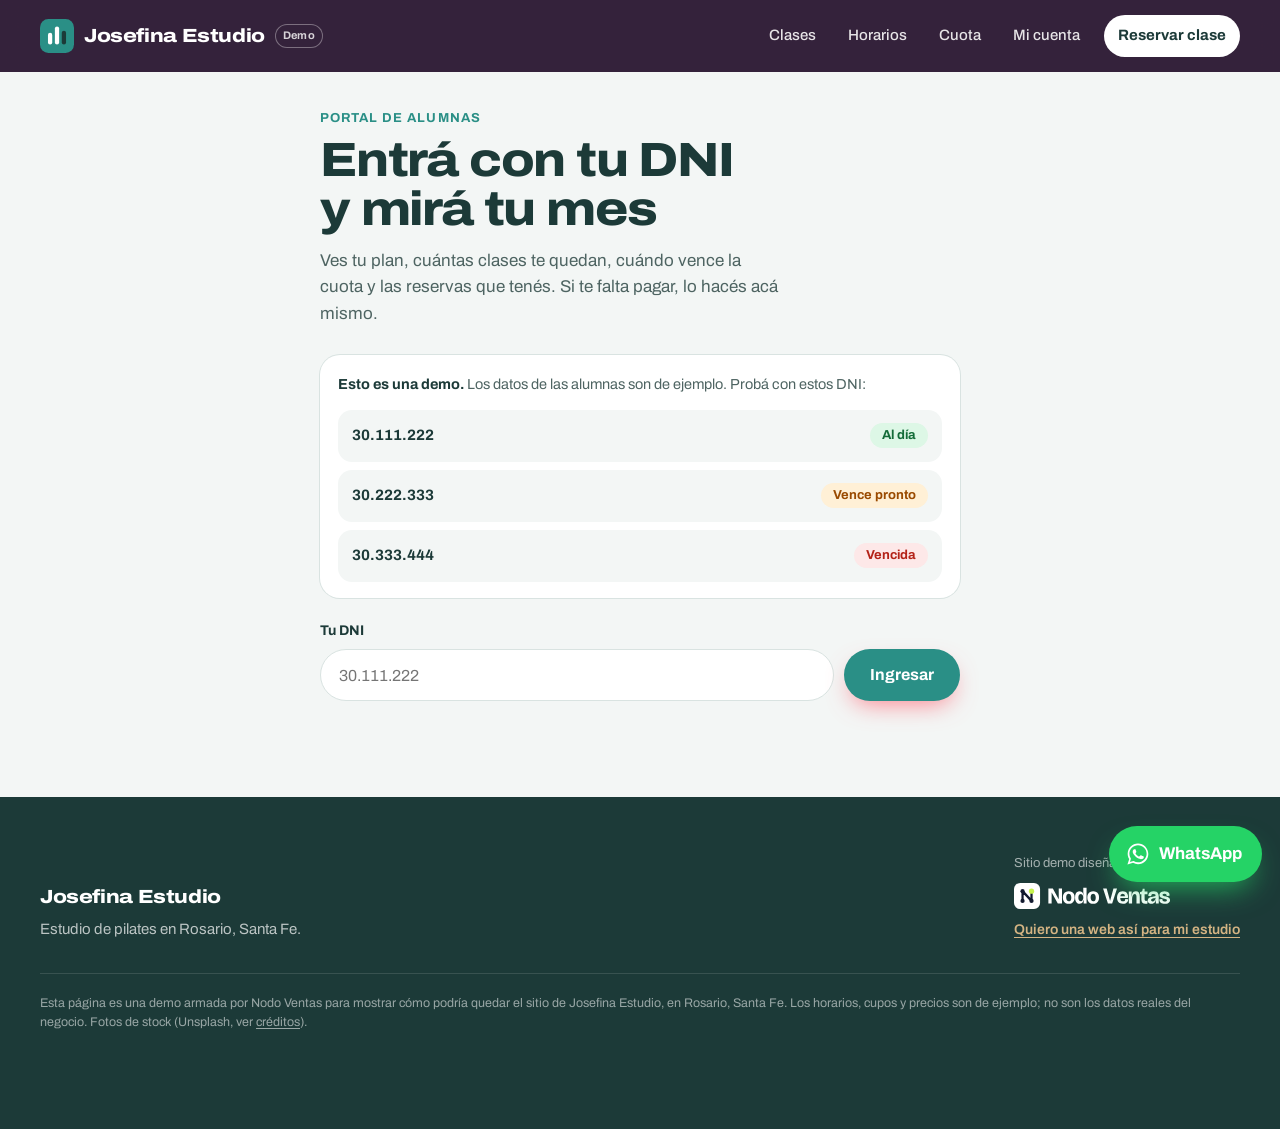
==== mi-cuenta/index.html @ 0dfffba2 "Demo personalizada de Nodo Ventas: demo-josefina-estudio-rosario" ====
<!DOCTYPE html>
<html lang="es-AR">
<head>
  <meta charset="utf-8">
  <meta name="viewport" content="width=device-width, initial-scale=1, viewport-fit=cover">
  <title>Portal de alumnas · Josefina Estudio</title>
  <meta name="description" content="Entrá con tu DNI y mirá tu plan, cuántas clases te quedan, cuándo vence la cuota y tus reservas. Sitio demo creado por Nodo Ventas.">
  <meta name="robots" content="noindex, nofollow">
  <meta name="theme-color" content="#1C3A38">
  <link rel="icon" href="../favicon.svg" type="image/svg+xml">
  <link rel="preconnect" href="https://fonts.googleapis.com">
  <link rel="preconnect" href="https://fonts.gstatic.com" crossorigin>
  <link href="https://fonts.googleapis.com/css2?family=Archivo:wdth,wght@62..125,400..900&display=swap" rel="stylesheet">
  <link rel="stylesheet" href="../styles.css">
  <link rel="stylesheet" href="portal.css">
</head>
<body class="subpage">
  <a class="skip" href="#contenido">Saltar al contenido</a>

  <header class="site-header solid" id="top">
    <div class="wrap header-inner">
      <a class="brand" href="../" aria-label="Josefina Estudio, inicio">
        <svg class="brand-mark" viewBox="0 0 64 64" aria-hidden="true"><rect width="64" height="64" rx="16" fill="#2A8F86"/><rect x="15" y="26" width="8" height="22" rx="4" fill="#fff"/><rect x="28" y="14" width="8" height="34" rx="4" fill="#fff"/><rect x="41" y="22" width="8" height="26" rx="4" fill="#1C3A38"/></svg>
        <span class="brand-name">Josefina Estudio</span>
      </a>
      <a class="demo-tag" href="../oferta/" title="Sitio demo hecho por Nodo Ventas">Demo</a>
      <button class="menu-btn" type="button" aria-expanded="false" aria-controls="nav" aria-label="Abrir menú"><span></span><span></span></button>
      <nav class="nav" id="nav">
        <a href="../#clases">Clases</a>
        <a href="../#horarios">Horarios</a>
        <a href="../#cuota">Cuota</a>
        <a href="./" aria-current="page">Mi cuenta</a>
        <a class="nav-cta" href="../#horarios">Reservar clase</a>
      </nav>
    </div>
  </header>

  <main id="contenido" class="portal">
    <div class="wrap portal-wrap">
      <p class="portal-kicker">Portal de alumnas</p>
      <h1>Entrá con tu DNI y mirá tu mes</h1>
      <p class="portal-lead">Ves tu plan, cuántas clases te quedan, cuándo vence la cuota y las reservas que tenés. Si te falta pagar, lo hacés acá mismo.</p>

      <aside class="demo-banner" aria-label="Datos de la demo">
        <p><strong>Esto es una demo.</strong> Los datos de las alumnas son de ejemplo. Probá con estos DNI:</p>
        <div class="dni-hints">
          <button type="button" class="hint" data-dni="30111222">30.111.222 <span class="badge badge-ok">Al día</span></button>
          <button type="button" class="hint" data-dni="30222333">30.222.333 <span class="badge badge-pend">Vence pronto</span></button>
          <button type="button" class="hint" data-dni="30333444">30.333.444 <span class="badge badge-late">Vencida</span></button>
        </div>
      </aside>

      <form id="login-form" class="dni-form">
        <label for="dni">Tu DNI</label>
        <div class="dni-row">
          <input id="dni" name="dni" inputmode="numeric" autocomplete="off" required placeholder="30.111.222" aria-describedby="dni-error">
          <button class="btn btn-coral" type="submit">Ingresar</button>
        </div>
        <p class="form-error" id="dni-error" hidden>No encontramos ese DNI. En la demo usá uno de los tres de arriba.</p>
      </form>

      <section id="account-panel" class="account portal-account" hidden aria-live="polite"></section>
    </div>
  </main>

  <footer class="site-footer">
    <div class="wrap footer-grid">
      <div class="footer-brand">
        <span class="brand-name">Josefina Estudio</span>
        <p>Estudio de pilates en Rosario, Santa Fe.</p>
      </div>
      <div class="made-by">
        <span>Sitio demo diseñado por</span>
        <a href="../oferta/" aria-label="Nodo Ventas, ver la oferta"><img src="../img/nodo/nodo-ventas-logo-blanco.svg" alt="Nodo Ventas" width="150" height="25"></a>
        <a class="made-link" href="../oferta/">Quiero una web así para mi estudio</a>
      </div>
    </div>
    <p class="wrap legal">Esta página es una demo armada por Nodo Ventas para mostrar cómo podría quedar el sitio de Josefina Estudio, en Rosario, Santa Fe. Los horarios, cupos y precios son de ejemplo; no son los datos reales del negocio. Fotos de stock (Unsplash, ver <a href="../CREDITS.md">créditos</a>).</p>
  </footer>

  <a class="wa-float" href="https://wa.me/5491100000000?text=Hola%21%20Quiero%20reservar%20una%20clase%20de%20prueba" target="_blank" rel="noopener" aria-label="Escribir por WhatsApp">
    <svg viewBox="0 0 32 32" aria-hidden="true"><path fill="currentColor" d="M16 3C9 3 3.3 8.6 3.3 15.6c0 2.4.7 4.7 1.9 6.7L3 29l6.9-2.1c1.9 1 4 1.6 6.1 1.6 7 0 12.7-5.6 12.7-12.6S23 3 16 3zm0 23.2c-1.9 0-3.8-.5-5.4-1.5l-.4-.2-4.1 1.2 1.2-4-.3-.4a10.4 10.4 0 0 1-1.6-5.6C5.4 9.9 10.1 5.3 16 5.3s10.6 4.6 10.6 10.3S21.9 26.2 16 26.2zm5.8-7.7c-.3-.2-1.9-.9-2.2-1-.3-.1-.5-.2-.7.2-.2.3-.8 1-1 1.2-.2.2-.4.2-.7.1-.3-.2-1.3-.5-2.5-1.6-.9-.8-1.6-1.8-1.7-2.1-.2-.3 0-.5.1-.6l.5-.6c.2-.2.2-.3.3-.6.1-.2 0-.4 0-.6l-1-2.4c-.3-.6-.5-.5-.7-.5h-.6c-.2 0-.6.1-.9.4-.3.3-1.2 1.1-1.2 2.7s1.2 3.2 1.4 3.4c.2.2 2.4 3.6 5.8 5 2.9 1.1 3.4.9 4 .8.6-.1 1.9-.8 2.2-1.5.3-.8.3-1.4.2-1.5-.1-.2-.3-.3-.6-.4z"/></svg>
    <span>WhatsApp</span>
  </a>

  <div class="modal" id="modal-pago" hidden>
    <div class="sheet" role="dialog" aria-modal="true" aria-labelledby="pago-titulo">
      <button class="sheet-x" type="button" data-close aria-label="Cerrar">×</button>
      <div id="pago-form">
        <h2 id="pago-titulo">Cuota de noviembre</h2>
        <p class="pay-amount">$18.000</p>
        <p class="class-resume" id="pago-resumen">Plan 8 clases · Josefina Estudio</p>
        <fieldset class="pay-methods">
          <legend>Medio de pago</legend>
          <label><input type="radio" name="pm" checked> Dinero en cuenta de Mercado Pago</label>
          <label><input type="radio" name="pm"> Tarjeta de débito o crédito</label>
        </fieldset>
        <button class="btn btn-mp btn-block" type="button" id="btn-pagar">Pagar $18.000</button>
        <p class="fine-print">Simulación de demo: no se abre un checkout real ni se cobra nada.</p>
      </div>
      <div id="pago-ok" hidden>
        <div class="ok-head">
          <span class="ok-check" aria-hidden="true"><svg viewBox="0 0 24 24"><path d="M5 12.5l4.2 4.2L19 7" fill="none" stroke="currentColor" stroke-width="2.6" stroke-linecap="round" stroke-linejoin="round"/></svg></span>
          <div><h2>Pago aprobado</h2><p class="class-resume">La cuota quedó acreditada en tu cuenta.</p></div>
        </div>
        <button class="btn btn-ink btn-block" type="button" data-close>Volver</button>
      </div>
    </div>
  </div>

  <script src="portal.js"></script>
</body>
</html>
---- styles.css ----
:root {
  --plum: #1C3A38;
  --plum-2: #254C49;
  --coral: #2A8F86;
  --coral-ink: #1F726B;
  --amber: #D4B483;
  --paper: #FFFFFF;
  --mist: #F3F6F5;
  --ink: #1C3A38;
  --ink-soft: #4E6462;
  --line: #D9E3E1;
  --mp: #009EE3;
  --wa: #25D366;
  --font: "Archivo", "Helvetica Neue", Arial, sans-serif;
  --max: 1200px;
  --ease: cubic-bezier(.16, 1, .3, 1);
}
*, *::before, *::after { box-sizing: border-box; }
html { scroll-behavior: smooth; -webkit-text-size-adjust: 100%; }
@media (prefers-reduced-motion: reduce) { html { scroll-behavior: auto; } *, *::before, *::after { animation: none !important; transition: none !important; } }
body { margin: 0; background: var(--paper); color: var(--ink); font-family: var(--font); font-size: 17px; line-height: 1.55; -webkit-font-smoothing: antialiased; font-variation-settings: "wdth" 100; }
::selection { background: var(--coral); color: #fff; }
img { max-width: 100%; display: block; }
a { color: inherit; text-underline-offset: .18em; }
button, input { font: inherit; color: inherit; }
button { cursor: pointer; }
:focus-visible { outline: 3px solid var(--amber); outline-offset: 3px; border-radius: 6px; }
h1, h2, h3 { margin: 0; line-height: 1.02; letter-spacing: -0.025em; font-weight: 800; font-stretch: 112%; font-variation-settings: "wdth" 112; text-wrap: balance; }
p { margin: 0; }
.wrap { width: min(var(--max), calc(100% - 40px)); margin-inline: auto; }
.skip { position: absolute; left: 12px; top: -48px; z-index: 100; background: var(--amber); color: var(--ink); padding: 8px 12px; border-radius: 8px; }
.skip:focus { top: 12px; }

/* header */
.site-header { position: fixed; inset: 0 0 auto; z-index: 40; color: #fff; transition: background .4s var(--ease), box-shadow .4s var(--ease); }
.site-header.solid { background: rgba(36, 16, 43, .92); backdrop-filter: saturate(1.4) blur(14px); box-shadow: 0 1px 0 rgba(255,255,255,.08); }
.header-inner { display: flex; align-items: center; justify-content: space-between; min-height: 72px; gap: 16px; }
.brand { display: inline-flex; align-items: center; gap: 10px; text-decoration: none; }
.brand-mark { width: 34px; height: 34px; }
.brand-name { font-weight: 800; font-size: 19px; letter-spacing: -0.02em; font-variation-settings: "wdth" 118; }
.nav { display: flex; align-items: center; gap: 4px; }
.nav a { text-decoration: none; font-size: 15px; font-weight: 500; padding: 9px 14px; border-radius: 999px; opacity: .88; transition: background .2s, opacity .2s; }
.nav a:hover { opacity: 1; background: rgba(255,255,255,.1); }
.nav .nav-cta { background: #fff; color: var(--plum); font-weight: 700; opacity: 1; margin-left: 6px; }
.nav .nav-cta:hover { background: var(--amber); }
.menu-btn { display: none; width: 44px; height: 44px; border: 0; border-radius: 12px; background: rgba(255,255,255,.12); position: relative; }
.menu-btn span { position: absolute; left: 13px; right: 13px; height: 2px; background: #fff; border-radius: 2px; transition: transform .3s var(--ease); }
.menu-btn span:first-child { top: 17px; } .menu-btn span:last-child { top: 25px; }
.menu-btn[aria-expanded="true"] span:first-child { transform: translateY(4px) rotate(45deg); }
.menu-btn[aria-expanded="true"] span:last-child { transform: translateY(-4px) rotate(-45deg); }
@media (max-width: 860px) {
  .menu-btn { display: block; }
  .nav { position: absolute; top: 72px; left: 12px; right: 12px; flex-direction: column; align-items: stretch; padding: 10px; border-radius: 18px; background: var(--plum); box-shadow: 0 24px 48px rgba(0,0,0,.35); opacity: 0; transform: translateY(-8px); pointer-events: none; transition: opacity .25s var(--ease), transform .25s var(--ease); }
  .nav.open { opacity: 1; transform: none; pointer-events: auto; }
  .nav a { padding: 14px 16px; font-size: 17px; }
  .nav .nav-cta { margin: 6px 0 0; text-align: center; }
}

/* buttons */
.btn { display: inline-flex; align-items: center; justify-content: center; gap: 8px; min-height: 52px; padding: 0 26px; border-radius: 999px; border: 0; font-weight: 700; font-size: 16px; text-decoration: none; transition: transform .2s var(--ease), background .2s, box-shadow .2s; }
.btn:active { transform: scale(.97); }
.btn-coral { background: var(--coral); color: #fff; box-shadow: 0 10px 24px -8px rgba(255,77,94,.7); }
.btn-coral:hover { background: var(--coral-ink); }
.btn-glass { background: rgba(255,255,255,.14); color: #fff; backdrop-filter: blur(8px); box-shadow: inset 0 0 0 1px rgba(255,255,255,.35); }
.btn-glass:hover { background: rgba(255,255,255,.24); }
.btn-ink { background: var(--plum); color: #fff; }
.btn-ink:hover { background: var(--plum-2); }
.btn-mp { background: var(--mp); color: #fff; }
.btn-mp:hover { background: #0088c4; }
.btn-ghost { background: transparent; box-shadow: inset 0 0 0 1.5px var(--line); color: var(--ink); }
.btn-block { width: 100%; }
.btn[disabled] { opacity: .45; cursor: not-allowed; box-shadow: none; }

/* hero */
.hero { position: relative; min-height: 100svh; display: flex; align-items: flex-end; color: #fff; overflow: hidden; background: var(--plum); }
.hero-img { position: absolute; inset: 0; width: 100%; height: 100%; object-fit: cover; object-position: 62% 30%; transform: scale(1.06); animation: settle 1.8s var(--ease) forwards; }
.hero-shade { position: absolute; inset: 0; background: linear-gradient(180deg, rgba(28, 58, 56,.55) 0%, rgba(28, 58, 56,0) 28%, rgba(28, 58, 56,.2) 50%, rgba(28, 58, 56,.94) 100%), linear-gradient(90deg, rgba(28, 58, 56,.7) 0%, rgba(28, 58, 56,0) 65%); }
.hero-inner { position: relative; padding: 96px 0 64px; display: grid; grid-template-columns: 1.15fr minmax(260px, 360px); gap: 40px; align-items: end; width: 100%; }
.hero-video { width: min(100%, 360px); aspect-ratio: 9 / 16; justify-self: end; border-radius: 22px; overflow: hidden; background: #000; box-shadow: 0 28px 60px -18px rgba(0,0,0,.7), 0 0 0 1px rgba(255,255,255,.14); }
.hero-video video { width: 100%; height: 100%; display: block; object-fit: contain; background: #000; }
.hero-copy { min-width: 0; }
.hero-title { font-size: clamp(50px, 9vw, 124px); line-height: .9; letter-spacing: -0.035em; font-weight: 900; font-variation-settings: "wdth" 125; max-width: 11ch; }
.hero-title span { display: inline-block; opacity: 0; transform: translateY(.35em); animation: rise .9s var(--ease) forwards; }
.hero-title span:nth-child(2) { animation-delay: .12s; }
.hero-title span:nth-child(3) { animation-delay: .24s; color: var(--amber); }
.hero-lead { max-width: 46ch; margin-top: 26px; font-size: clamp(17px, 1.6vw, 20px); color: rgba(255,255,255,.86); }
.hero-actions { display: flex; flex-wrap: wrap; gap: 12px; margin-top: 30px; }
.hero-meta { display: flex; align-items: center; gap: 10px; margin-top: 28px; font-size: 14px; color: rgba(255,255,255,.75); }
.live-dot { width: 9px; height: 9px; border-radius: 50%; background: #3BE07A; box-shadow: 0 0 0 0 rgba(59,224,122,.6); animation: pulse 2s infinite; }
@keyframes settle { to { transform: scale(1); } }
@keyframes rise { to { opacity: 1; transform: none; } }
@keyframes pulse { 70% { box-shadow: 0 0 0 10px rgba(59,224,122,0); } 100% { box-shadow: 0 0 0 0 rgba(59,224,122,0); } }

/* sections */
section { scroll-margin-top: 72px; }
.section-head { display: grid; grid-template-columns: 1.1fr 1fr; gap: 24px 64px; align-items: end; margin-bottom: 40px; }
.section-head h2 { font-size: clamp(36px, 5vw, 64px); }
.section-head p { color: var(--ink-soft); max-width: 48ch; }
@media (max-width: 860px) { .section-head { grid-template-columns: 1fr; margin-bottom: 28px; } }

.clases { padding: 104px 0 88px; }
.rail { display: grid; grid-auto-flow: column; grid-auto-columns: minmax(280px, 31%); gap: 18px; overflow-x: auto; scroll-snap-type: x mandatory; padding: 4px max(20px, calc((100% - var(--max)) / 2)) 24px; scroll-padding-inline: max(20px, calc((100% - var(--max)) / 2)); scrollbar-width: thin; scrollbar-color: var(--coral) var(--mist); }
.rail::-webkit-scrollbar { height: 6px; } .rail::-webkit-scrollbar-thumb { background: var(--coral); border-radius: 6px; } .rail::-webkit-scrollbar-track { background: var(--mist); }
@media (max-width: 860px) { .rail { grid-auto-columns: 78%; } }
.class-tile { position: relative; scroll-snap-align: start; border-radius: 22px; overflow: hidden; aspect-ratio: 4 / 5; background: var(--plum); color: #fff; isolation: isolate; }
.class-tile img { position: absolute; inset: 0; width: 100%; height: 100%; object-fit: cover; transition: transform .8s var(--ease); z-index: -1; }
.class-tile::after { content: ""; position: absolute; inset: 0; z-index: -1; background: linear-gradient(180deg, rgba(28, 58, 56,0) 40%, rgba(28, 58, 56,.92) 100%); }
.class-tile:hover img { transform: scale(1.05); }
.tile-copy { position: absolute; inset: auto 0 0; padding: 22px; }
.tile-copy h3 { font-size: 28px; }
.tile-copy p { margin-top: 6px; color: rgba(255,255,255,.85); font-size: 15px; }
.tile-meta { display: inline-block; margin-top: 12px; font-size: 13px; font-weight: 600; color: var(--amber); }

/* horarios */
.horarios { padding: 96px 0; background: var(--mist); }
.days { display: flex; gap: 8px; overflow-x: auto; padding-bottom: 6px; margin-bottom: 22px; scrollbar-width: none; }
.days::-webkit-scrollbar { display: none; }
.day { flex: 0 0 auto; min-width: 82px; padding: 12px 16px; border-radius: 16px; border: 0; background: #fff; color: var(--ink); text-align: left; box-shadow: inset 0 0 0 1px var(--line); transition: background .2s, color .2s; }
.day b { display: block; font-size: 17px; }
.day small { color: var(--ink-soft); font-size: 13px; }
.day[aria-selected="true"] { background: var(--plum); color: #fff; box-shadow: none; }
.day[aria-selected="true"] small { color: rgba(255,255,255,.7); }
.schedule { display: grid; gap: 12px; }
.slot { display: grid; grid-template-columns: 76px 96px 1fr auto; align-items: center; gap: 20px; padding: 14px 16px 14px 20px; border-radius: 20px; background: #fff; box-shadow: 0 1px 2px rgba(28, 58, 56,.06); animation: rise .5s var(--ease) both; opacity: 0; transform: translateY(8px); }
.slot:nth-child(2) { animation-delay: .05s; } .slot:nth-child(3) { animation-delay: .1s; }
.slot-time { font-size: 24px; font-weight: 800; font-variant-numeric: tabular-nums; letter-spacing: -0.02em; }
.slot-time small { display: block; font-size: 13px; font-weight: 500; color: var(--ink-soft); }
.slot img { width: 96px; height: 72px; object-fit: cover; border-radius: 12px; }
.slot h3 { font-size: 20px; letter-spacing: -0.015em; font-variation-settings: "wdth" 105; }
.slot-sub { color: var(--ink-soft); font-size: 14px; margin-top: 2px; }
.spots { display: flex; align-items: center; gap: 10px; margin-top: 8px; font-size: 13px; font-weight: 600; }
.bar { width: 110px; height: 6px; border-radius: 6px; background: var(--line); overflow: hidden; }
.bar i { display: block; height: 100%; background: var(--coral); border-radius: 6px; }
.spots.ok { color: #1F8A4C; } .spots.ok .bar i { background: #2EB866; }
.spots.warn { color: #C2410C; } .spots.warn .bar i { background: var(--amber); }
.spots.full { color: var(--ink-soft); }
.slot .btn { min-height: 46px; padding: 0 20px; font-size: 15px; }
@media (max-width: 720px) {
  .slot { grid-template-columns: 64px 1fr; grid-template-areas: "time info" "btn btn"; gap: 12px 14px; padding: 16px; }
  .slot img { display: none; }
  .slot-time { grid-area: time; font-size: 21px; }
  .slot-info { grid-area: info; }
  .slot .btn { grid-area: btn; width: 100%; }
}

/* cuota */
.cuota { padding: 112px 0; }
.cuota-grid { display: grid; grid-template-columns: 1fr minmax(320px, 440px); gap: 64px; align-items: center; }
.cuota-copy h2, .avisos-copy h2 { font-size: clamp(36px, 5vw, 60px); }
.cuota-copy > p, .avisos-copy > p { margin-top: 18px; color: var(--ink-soft); max-width: 46ch; }
.ticks { list-style: none; padding: 0; margin: 26px 0 0; display: grid; gap: 12px; }
.ticks li { display: flex; gap: 12px; align-items: flex-start; font-weight: 500; }
.ticks li::before { content: ""; flex: 0 0 22px; height: 22px; border-radius: 50%; background: var(--coral) url("data:image/svg+xml,%3Csvg xmlns='http://www.w3.org/2000/svg' viewBox='0 0 24 24'%3E%3Cpath d='M6 12.5l4 4L18 8' fill='none' stroke='white' stroke-width='3' stroke-linecap='round' stroke-linejoin='round'/%3E%3C/svg%3E") center/14px no-repeat; margin-top: 1px; }
.account { background: #fff; border-radius: 28px; padding: 26px; box-shadow: 0 30px 60px -24px rgba(28, 58, 56,.35), 0 0 0 1px var(--line); }
.account-head { display: flex; gap: 14px; align-items: center; padding-bottom: 18px; border-bottom: 1px solid var(--line); }
.account-head strong { display: block; font-size: 18px; } .account-head span { color: var(--ink-soft); font-size: 14px; }
.avatar { width: 48px; height: 48px; border-radius: 50%; display: grid; place-items: center; background: var(--amber); color: var(--plum); font-weight: 800; }
.fee-row { display: flex; justify-content: space-between; align-items: center; padding: 16px 0; border-bottom: 1px solid var(--line); }
.fee-row strong { display: block; } .fee-row span { color: var(--ink-soft); font-size: 14px; }
.badge { font-size: 13px; font-weight: 700; padding: 6px 12px; border-radius: 999px; }
.badge-ok { background: #DDF7E6; color: #136C38; }
.badge-pend { background: #FFF0D6; color: #9A4A00; }
.account .btn-mp { width: 100%; margin-top: 20px; }
.fine-print { font-size: 12.5px; color: var(--ink-soft); margin-top: 12px; }
@media (max-width: 860px) { .cuota-grid { grid-template-columns: 1fr; gap: 40px; } .cuota { padding: 80px 0; } }

/* avisos */
.avisos { padding: 112px 0; background: var(--plum); color: #fff; overflow: hidden; }
.avisos-grid { display: grid; grid-template-columns: minmax(300px, 380px) 1fr; gap: 80px; align-items: center; }
.avisos-copy > p { color: rgba(255,255,255,.78); }
.avisos-copy .btn { margin-top: 28px; background: #fff; color: var(--plum); }
.phone { border-radius: 40px; padding: 10px; background: #0E0711; box-shadow: 0 40px 80px -20px rgba(0,0,0,.6), 0 0 0 1px rgba(255,255,255,.08); transform: rotate(-2deg); }
.phone .wa-top { border-radius: 30px 30px 0 0; }
.phone .wa-body { border-radius: 0 0 30px 30px; min-height: 470px; }
@media (max-width: 860px) { .avisos-grid { grid-template-columns: 1fr; gap: 48px; } .phone { transform: none; max-width: 380px; } .avisos { padding: 80px 0; } }

/* whatsapp look */
.wa-top { display: flex; align-items: center; gap: 10px; padding: 12px 14px; background: #008069; color: #fff; }
.wa-back { font-size: 26px; line-height: 1; opacity: .9; }
.wa-ava { width: 36px; height: 36px; flex: 0 0 36px; } .wa-ava svg { width: 100%; height: 100%; }
.wa-name { display: flex; flex-direction: column; line-height: 1.2; } .wa-name b { font-size: 15px; } .wa-name small { font-size: 12px; opacity: .8; }
.wa-body { background: #EFEAE2; padding: 14px 12px 18px; display: flex; flex-direction: column; gap: 6px; color: #111B21; font-family: -apple-system, "Segoe UI", Roboto, Helvetica, Arial, sans-serif; font-size: 14.5px; line-height: 1.4; }
.wa-day { align-self: center; background: #fff; color: #54656F; font-size: 12px; padding: 4px 10px; border-radius: 8px; margin: 6px 0; box-shadow: 0 1px 1px rgba(0,0,0,.08); }
.bubble { max-width: 86%; padding: 7px 9px 6px; border-radius: 10px; box-shadow: 0 1px 1px rgba(0,0,0,.12); position: relative; }
.bubble.in { align-self: flex-start; background: #fff; border-top-left-radius: 2px; }
.bubble.out { align-self: flex-end; background: #D9FDD3; border-top-right-radius: 2px; }
.bubble time { display: block; text-align: right; font-size: 11px; color: #667781; margin-top: 2px; }
.ticks-blue { color: #53BDEB; letter-spacing: -3px; margin-left: 2px; }
.wa-link { color: #027EB5; text-decoration: underline; }

/* sala */
.sala { position: relative; min-height: 70vh; display: flex; align-items: flex-end; color: #fff; }
.sala img { position: absolute; inset: 0; width: 100%; height: 100%; object-fit: cover; }
.sala::before { content: ""; position: absolute; inset: 0; z-index: 1; background: linear-gradient(0deg, rgba(28, 58, 56,.85), rgba(28, 58, 56,0) 60%); }
.sala-copy { position: relative; z-index: 2; padding-bottom: 56px; }
.sala-copy h2 { font-size: clamp(30px, 4.4vw, 56px); max-width: 18ch; }

/* faq */
.faq { padding: 112px 0; }
.faq-grid { display: grid; grid-template-columns: 1fr 1.3fr; gap: 64px; }
.faq h2 { font-size: clamp(34px, 4.5vw, 56px); }
details { border-bottom: 1px solid var(--line); padding: 20px 0; }
summary { cursor: pointer; font-weight: 700; font-size: 19px; list-style: none; display: flex; justify-content: space-between; gap: 16px; }
summary::-webkit-details-marker { display: none; }
summary::after { content: "+"; font-weight: 400; font-size: 26px; line-height: 1; color: var(--coral); transition: transform .3s var(--ease); }
details[open] summary::after { transform: rotate(45deg); }
details p { margin-top: 10px; color: var(--ink-soft); max-width: 60ch; }
@media (max-width: 860px) { .faq-grid { grid-template-columns: 1fr; gap: 24px; } .faq { padding: 80px 0; } }

/* footer */
.site-footer { background: var(--plum); color: #fff; padding: 56px 0 96px; }
.footer-grid { display: flex; flex-wrap: wrap; justify-content: space-between; gap: 32px; align-items: flex-end; padding-bottom: 32px; border-bottom: 1px solid rgba(255,255,255,.12); }
.footer-brand p { color: rgba(255,255,255,.7); margin-top: 6px; font-size: 15px; }
.made-by { display: grid; gap: 10px; justify-items: start; }
.made-by > span { font-size: 13px; color: rgba(255,255,255,.6); }
.made-by img { height: 26px; width: auto; }
.made-link { font-size: 14px; font-weight: 600; color: var(--amber); }
.legal { font-size: 12.5px; color: rgba(255,255,255,.55); margin-top: 20px; }

/* floating */
.wa-float { position: fixed; right: 18px; bottom: 18px; z-index: 50; display: inline-flex; align-items: center; gap: 8px; height: 56px; padding: 0 20px 0 16px; border-radius: 999px; background: var(--wa); color: #fff; font-weight: 700; text-decoration: none; box-shadow: 0 14px 30px -10px rgba(37,211,102,.8); transition: transform .2s var(--ease); }
.wa-float:hover { transform: translateY(-2px); }
.wa-float svg { width: 26px; height: 26px; }
.demo-chip { position: fixed; left: 14px; bottom: 18px; z-index: 50; font-size: 12px; font-weight: 600; text-decoration: none; padding: 7px 12px; border-radius: 999px; background: rgba(28, 58, 56,.78); color: rgba(255,255,255,.9); backdrop-filter: blur(8px); box-shadow: inset 0 0 0 1px rgba(255,255,255,.18); }
@media (max-width: 520px) { .wa-float span { display: none; } .wa-float { padding: 0; width: 56px; justify-content: center; } }

/* modal */
.modal { position: fixed; inset: 0; z-index: 80; display: grid; place-items: end center; background: rgba(20,8,24,.55); backdrop-filter: blur(4px); padding: 0; }
@media (min-width: 640px) { .modal { place-items: center; padding: 24px; } }
.modal[hidden] { display: none; }
.sheet { position: relative; width: min(460px, 100%); max-height: 92svh; overflow: auto; background: #fff; color: var(--ink); border-radius: 26px 26px 0 0; padding: 30px 24px 26px; animation: sheet .45s var(--ease); }
@media (min-width: 640px) { .sheet { border-radius: 26px; } }
@keyframes sheet { from { transform: translateY(40px); opacity: 0; } }
.sheet h2 { font-size: 28px; }
.sheet-x { position: absolute; right: 14px; top: 14px; width: 38px; height: 38px; border-radius: 50%; border: 0; background: var(--mist); font-size: 22px; line-height: 1; }
.class-resume { color: var(--ink-soft); margin-top: 6px; }
.sheet label { display: block; font-weight: 600; font-size: 14px; margin: 18px 0 6px; }
.sheet input:not([type="radio"]) { width: 100%; height: 52px; border-radius: 14px; border: 1.5px solid var(--line); padding: 0 16px; font-size: 16px; background: #fff; }
.sheet input:focus { outline: none; border-color: var(--coral); box-shadow: 0 0 0 4px rgba(255,77,94,.15); }
.sheet .btn-block { margin-top: 22px; }
.ok-head { display: flex; gap: 14px; align-items: center; }
.ok-check { width: 52px; height: 52px; flex: 0 0 52px; border-radius: 50%; background: #2EB866; color: #fff; display: grid; place-items: center; animation: pop .5s var(--ease); }
.ok-check svg { width: 28px; height: 28px; }
@keyframes pop { from { transform: scale(.4); opacity: 0; } }
.wa-label { margin: 22px 0 8px; font-size: 13px; font-weight: 600; color: var(--ink-soft); }
.wa-mini { border-radius: 18px; overflow: hidden; box-shadow: 0 0 0 1px var(--line); }
.wa-mini .wa-body { min-height: 0; }
.wa-mini .bubble { animation: rise .5s .25s var(--ease) both; opacity: 0; transform: translateY(8px); }
.pay-amount { font-size: 44px; font-weight: 800; letter-spacing: -0.03em; margin-top: 10px; font-variant-numeric: tabular-nums; }
.pay-methods { border: 0; padding: 0; margin: 18px 0 0; display: grid; gap: 8px; }
.pay-methods legend { font-weight: 600; font-size: 14px; margin-bottom: 8px; }
.pay-methods label { margin: 0; display: flex; gap: 10px; align-items: center; padding: 14px; border-radius: 14px; box-shadow: inset 0 0 0 1.5px var(--line); font-weight: 500; }
.pay-methods label:has(input:checked) { box-shadow: inset 0 0 0 2px var(--mp); }
.pay-methods input { accent-color: var(--mp); }
.btn.loading { pointer-events: none; opacity: .8; }
.btn.loading::after { content: ""; width: 16px; height: 16px; border-radius: 50%; border: 2px solid rgba(255,255,255,.5); border-top-color: #fff; animation: spin .7s linear infinite; }
@keyframes spin { to { transform: rotate(360deg); } }

.demo-tag { margin-right: auto; margin-left: -6px; font-size: 11px; font-weight: 700; letter-spacing: .02em; text-decoration: none; padding: 3px 8px; border-radius: 999px; color: rgba(255,255,255,.8); box-shadow: inset 0 0 0 1px rgba(255,255,255,.35); }
.demo-tag:hover { color: #fff; box-shadow: inset 0 0 0 1px #fff; }
@media (max-width: 900px) {
  .hero { min-height: 0; align-items: stretch; overflow: hidden; }
  .hero-inner { grid-template-columns: 1fr; justify-items: center; padding: 88px 0 48px; gap: 28px; }
  .hero-video { width: min(100%, calc(68svh * 9 / 16), 380px); justify-self: center; }
  .hero-copy { width: 100%; }
}
@media (max-width: 600px) { .hero-img { object-position: 58% 18%; } }

.hero-inner.no-video { grid-template-columns: minmax(0, 34rem); }
@media (max-width: 860px) { .hero-inner.no-video { grid-template-columns: 1fr; } }
---- mi-cuenta/portal.css ----
/* Portal de alumnas — misma base visual que la demo Josefina Estudio */
body.subpage { background: var(--mist); padding-top: 72px; }
body.subpage .site-header { background: rgba(36, 16, 43, .92); backdrop-filter: saturate(1.4) blur(14px); box-shadow: 0 1px 0 rgba(255,255,255,.08); }

.portal { padding: 36px 0 96px; }
.portal-wrap { max-width: 640px; }
.portal-kicker { font-size: 13px; font-weight: 700; letter-spacing: .08em; text-transform: uppercase; color: var(--coral); }
.portal h1 { font-size: clamp(32px, 7vw, 48px); margin-top: 8px; }
.portal-lead { margin-top: 14px; color: var(--ink-soft); max-width: 46ch; }

.demo-banner { margin-top: 28px; background: #fff; border-radius: 20px; padding: 18px 18px 16px; box-shadow: 0 0 0 1px var(--line); }
.demo-banner p { font-size: 14.5px; color: var(--ink-soft); }
.demo-banner strong { color: var(--ink); }
.dni-hints { display: grid; gap: 8px; margin-top: 14px; }
.hint { display: flex; align-items: center; justify-content: space-between; gap: 12px; width: 100%; min-height: 52px; padding: 0 14px; border: 0; border-radius: 14px; background: var(--mist); font: 700 15px/1 var(--font); color: var(--ink); font-variant-numeric: tabular-nums; text-align: left; box-shadow: inset 0 0 0 1.5px transparent; transition: background .2s, box-shadow .2s; }
.hint:hover, .hint:focus-visible { background: #fff; box-shadow: inset 0 0 0 1.5px var(--coral); }
.hint .badge { flex: 0 0 auto; }

.badge-late { background: #FDE8E8; color: #B42318; }

.dni-form { margin-top: 22px; }
.dni-form label { display: block; font-weight: 700; font-size: 14px; margin-bottom: 8px; }
.dni-row { display: grid; grid-template-columns: 1fr auto; gap: 10px; }
.dni-form input { width: 100%; height: 52px; border-radius: 999px; border: 1.5px solid var(--line); padding: 0 18px; font-size: 16px; background: #fff; font-variant-numeric: tabular-nums; }
.dni-form input:focus { outline: none; border-color: var(--coral); box-shadow: 0 0 0 4px rgba(255,77,94,.15); }
.form-error { margin-top: 10px; font-size: 14px; font-weight: 600; color: #B42318; }
@media (max-width: 520px) { .dni-row { grid-template-columns: 1fr; } }

.portal-account { margin-top: 22px; }
.portal-account .account-head { align-items: flex-start; }
.account-actions { margin-left: auto; align-self: start; }
.btn-text { border: 0; background: none; color: var(--ink-soft); font: 600 12px/1 var(--font); padding: 6px 0; white-space: nowrap; }
.btn-text:hover { color: var(--ink); text-decoration: underline; text-underline-offset: .18em; }

.stat { padding: 18px 0; border-bottom: 1px solid var(--line); }
.stat-label { font-size: 13px; font-weight: 600; color: var(--ink-soft); }
.stat-value { margin-top: 4px; font-size: 22px; font-weight: 800; letter-spacing: -0.03em; }
.stat-value b { color: var(--coral); }
.meter { margin-top: 12px; height: 8px; border-radius: 8px; background: var(--line); overflow: hidden; }
.meter i { display: block; height: 100%; background: var(--coral); border-radius: 8px; }

.portal-account .fee-row { padding: 18px 0; }
.fee-note { display: block; font-size: 13px; color: var(--ink-soft); font-weight: 500; margin-top: 2px; }

.reservas { padding: 18px 0 8px; }
.reservas h2 { font-size: 16px; letter-spacing: 0; font-stretch: 100%; font-variation-settings: "wdth" 100; }
.reservas ul { list-style: none; padding: 0; margin: 12px 0 0; display: grid; gap: 8px; }
.reservas li { display: grid; grid-template-columns: 92px 1fr; gap: 12px; align-items: center; padding: 12px 14px; border-radius: 14px; background: var(--mist); }
.reservas .when { font-weight: 800; font-size: 14px; letter-spacing: -0.02em; }
.reservas .when small { display: block; font-weight: 600; color: var(--ink-soft); font-size: 12px; }
.reservas .what { font-weight: 700; font-size: 15px; }
.reservas .what small { display: block; font-weight: 500; color: var(--ink-soft); font-size: 13px; }
.empty { color: var(--ink-soft); font-size: 14.5px; margin-top: 8px; }

body.logged-in .dni-form { display: none; }

body.logged-in .portal { padding-top: 20px; padding-bottom: 72px; }
body.logged-in .portal-lead { display: none; }
body.logged-in .portal h1 { font-size: clamp(26px, 6vw, 34px); }
body.logged-in .demo-banner { padding: 12px 14px; margin-top: 16px; }
body.logged-in .demo-banner p { font-size: 13px; }
body.logged-in .dni-hints { gap: 6px; }
body.logged-in .hint { min-height: 44px; font-size: 14px; }
body.logged-in .portal-account { margin-top: 16px; }

.portal-account .account-head span { white-space: nowrap; }
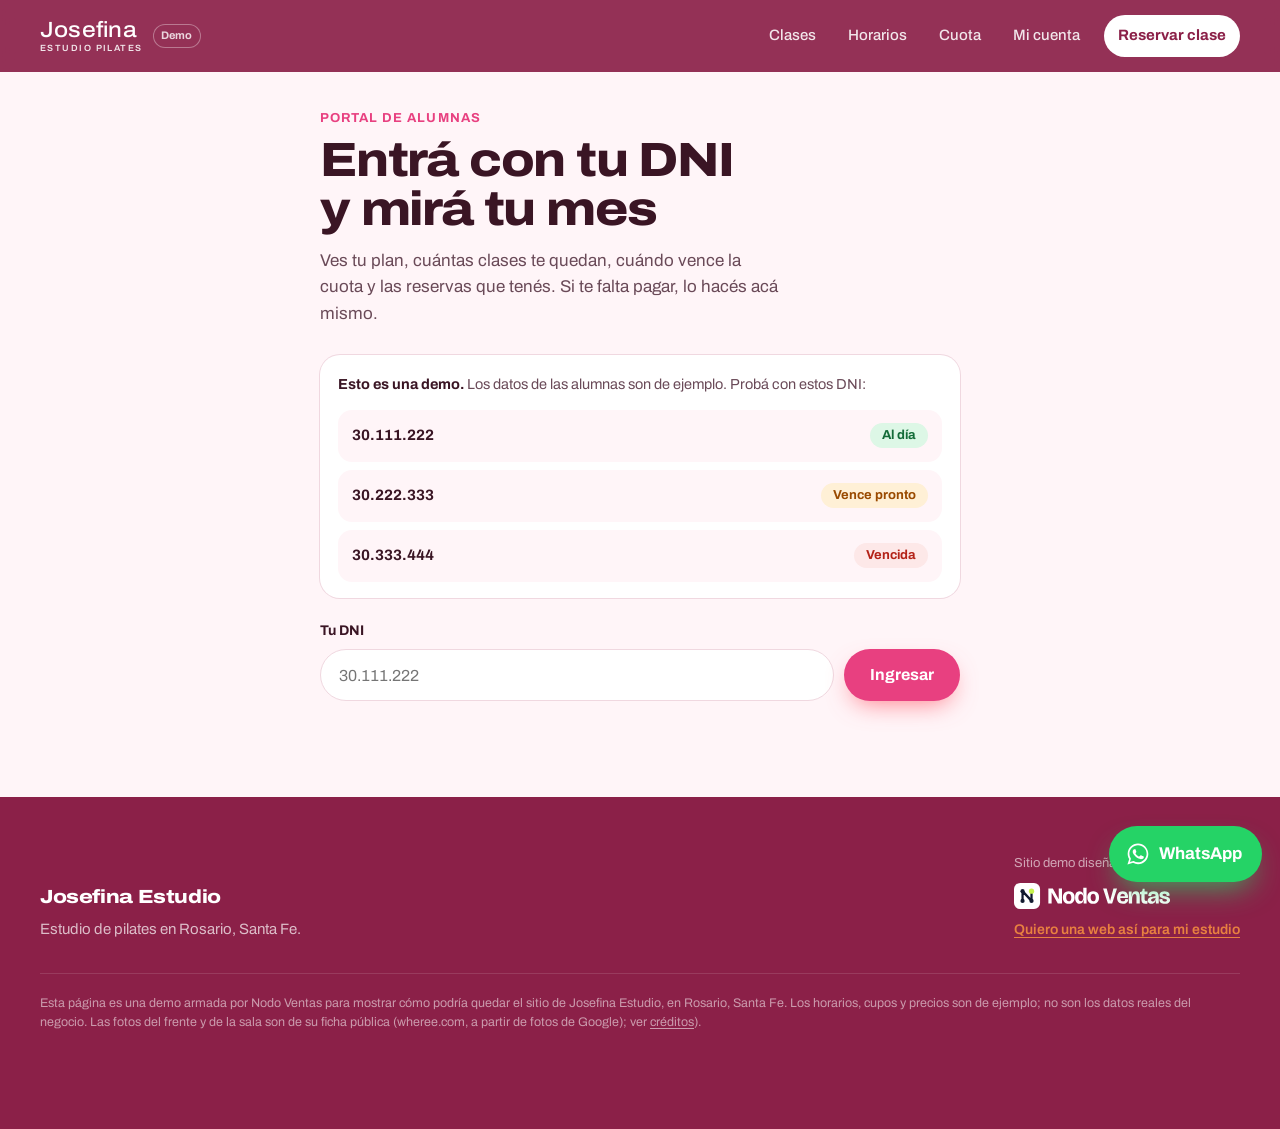
==== commit d5507738: "Branding real del negocio: logo, colores y fotos públicas" ====
--- a/mi-cuenta/index.html
+++ b/mi-cuenta/index.html
@@ -6,8 +6,8 @@
   <title>Portal de alumnas · Josefina Estudio</title>
   <meta name="description" content="Entrá con tu DNI y mirá tu plan, cuántas clases te quedan, cuándo vence la cuota y tus reservas. Sitio demo creado por Nodo Ventas.">
   <meta name="robots" content="noindex, nofollow">
-  <meta name="theme-color" content="#1C3A38">
-  <link rel="icon" href="../favicon.svg" type="image/svg+xml">
+  <meta name="theme-color" content="#8B2048">
+  <link rel="icon" href="../img/brand/favicon.png" type="image/png">
   <link rel="preconnect" href="https://fonts.googleapis.com">
   <link rel="preconnect" href="https://fonts.gstatic.com" crossorigin>
   <link href="https://fonts.googleapis.com/css2?family=Archivo:wdth,wght@62..125,400..900&display=swap" rel="stylesheet">
@@ -20,8 +20,7 @@
   <header class="site-header solid" id="top">
     <div class="wrap header-inner">
       <a class="brand" href="../" aria-label="Josefina Estudio, inicio">
-        <svg class="brand-mark" viewBox="0 0 64 64" aria-hidden="true"><rect width="64" height="64" rx="16" fill="#2A8F86"/><rect x="15" y="26" width="8" height="22" rx="4" fill="#fff"/><rect x="28" y="14" width="8" height="34" rx="4" fill="#fff"/><rect x="41" y="22" width="8" height="26" rx="4" fill="#1C3A38"/></svg>
-        <span class="brand-name">Josefina Estudio</span>
+        <span class="brand-wordmark" aria-hidden="true"><span class="wm-name">Josefina</span><span class="wm-sub">Estudio Pilates</span></span>
       </a>
       <a class="demo-tag" href="../oferta/" title="Sitio demo hecho por Nodo Ventas">Demo</a>
       <button class="menu-btn" type="button" aria-expanded="false" aria-controls="nav" aria-label="Abrir menú"><span></span><span></span></button>
@@ -75,7 +74,7 @@
         <a class="made-link" href="../oferta/">Quiero una web así para mi estudio</a>
       </div>
     </div>
-    <p class="wrap legal">Esta página es una demo armada por Nodo Ventas para mostrar cómo podría quedar el sitio de Josefina Estudio, en Rosario, Santa Fe. Los horarios, cupos y precios son de ejemplo; no son los datos reales del negocio. Fotos de stock (Unsplash, ver <a href="../CREDITS.md">créditos</a>).</p>
+    <p class="wrap legal">Esta página es una demo armada por Nodo Ventas para mostrar cómo podría quedar el sitio de Josefina Estudio, en Rosario, Santa Fe. Los horarios, cupos y precios son de ejemplo; no son los datos reales del negocio. Las fotos del frente y de la sala son de su ficha pública (wheree.com, a partir de fotos de Google); ver <a href="../CREDITS.md">créditos</a>).</p>
   </footer>
 
   <a class="wa-float" href="https://wa.me/5491100000000?text=Hola%21%20Quiero%20reservar%20una%20clase%20de%20prueba" target="_blank" rel="noopener" aria-label="Escribir por WhatsApp">
--- a/styles.css
+++ b/styles.css
@@ -1,14 +1,14 @@
 :root {
-  --plum: #1C3A38;
-  --plum-2: #254C49;
-  --coral: #2A8F86;
-  --coral-ink: #1F726B;
-  --amber: #D4B483;
+  --plum: #8B2048;
+  --plum-2: #C22A66;
+  --coral: #E84080;
+  --coral-ink: #C83068;
+  --amber: #E88040;
   --paper: #FFFFFF;
-  --mist: #F3F6F5;
-  --ink: #1C3A38;
-  --ink-soft: #4E6462;
-  --line: #D9E3E1;
+  --mist: #FFF5F8;
+  --ink: #3A1524;
+  --ink-soft: #6A4A58;
+  --line: #F0D8E0;
   --mp: #009EE3;
   --wa: #25D366;
   --font: "Archivo", "Helvetica Neue", Arial, sans-serif;
@@ -33,11 +33,28 @@
 
 /* header */
 .site-header { position: fixed; inset: 0 0 auto; z-index: 40; color: #fff; transition: background .4s var(--ease), box-shadow .4s var(--ease); }
-.site-header.solid { background: rgba(36, 16, 43, .92); backdrop-filter: saturate(1.4) blur(14px); box-shadow: 0 1px 0 rgba(255,255,255,.08); }
+.site-header.solid { background: rgba(139, 32, 72, .92); backdrop-filter: saturate(1.4) blur(14px); box-shadow: 0 1px 0 rgba(255,255,255,.08); }
 .header-inner { display: flex; align-items: center; justify-content: space-between; min-height: 72px; gap: 16px; }
 .brand { display: inline-flex; align-items: center; gap: 10px; text-decoration: none; }
 .brand-mark { width: 34px; height: 34px; }
 .brand-name { font-weight: 800; font-size: 19px; letter-spacing: -0.02em; font-variation-settings: "wdth" 118; }
+
+/* branding real */
+.brand-logo { display: block; height: 44px; width: auto; max-width: 200px; object-fit: contain; }
+.brand-logo.round { height: 48px; width: 48px; max-width: 48px; border-radius: 50%; background: #fff; object-fit: cover; box-shadow: 0 0 0 1px rgba(255,255,255,.18); }
+.brand-logo.tile { height: 52px; width: auto; max-width: 168px; border-radius: 8px; background: #fff; padding: 3px 5px; object-fit: contain; }
+.brand-wordmark { display: flex; flex-direction: column; justify-content: center; line-height: 1; color: #fff; text-decoration: none; }
+.brand-wordmark .wm-name { font-weight: 500; font-size: 22px; letter-spacing: 0.01em; font-variation-settings: "wdth" 110; }
+.brand-wordmark .wm-sub { font-size: 9px; font-weight: 600; letter-spacing: 0.16em; text-transform: uppercase; opacity: .88; margin-top: 3px; }
+.brand-wordmark.gm .wm-name { font-weight: 800; font-size: 24px; letter-spacing: -0.04em; text-transform: lowercase; font-variation-settings: "wdth" 125; }
+.brand-wordmark.gm .wm-sub { letter-spacing: 0.22em; font-weight: 600; font-size: 9px; }
+@media (max-width: 860px) {
+  .brand-logo { height: 38px; max-width: 150px; }
+  .brand-logo.round { height: 42px; width: 42px; max-width: 42px; }
+  .brand-logo.tile { height: 48px; max-width: 150px; }
+  .brand-wordmark .wm-name { font-size: 20px; }
+}
+
 .nav { display: flex; align-items: center; gap: 4px; }
 .nav a { text-decoration: none; font-size: 15px; font-weight: 500; padding: 9px 14px; border-radius: 999px; opacity: .88; transition: background .2s, opacity .2s; }
 .nav a:hover { opacity: 1; background: rgba(255,255,255,.1); }
@@ -74,7 +91,7 @@
 /* hero */
 .hero { position: relative; min-height: 100svh; display: flex; align-items: flex-end; color: #fff; overflow: hidden; background: var(--plum); }
 .hero-img { position: absolute; inset: 0; width: 100%; height: 100%; object-fit: cover; object-position: 62% 30%; transform: scale(1.06); animation: settle 1.8s var(--ease) forwards; }
-.hero-shade { position: absolute; inset: 0; background: linear-gradient(180deg, rgba(28, 58, 56,.55) 0%, rgba(28, 58, 56,0) 28%, rgba(28, 58, 56,.2) 50%, rgba(28, 58, 56,.94) 100%), linear-gradient(90deg, rgba(28, 58, 56,.7) 0%, rgba(28, 58, 56,0) 65%); }
+.hero-shade { position: absolute; inset: 0; background: linear-gradient(180deg, rgba(139, 32, 72,.55) 0%, rgba(139, 32, 72,0) 28%, rgba(139, 32, 72,.2) 50%, rgba(139, 32, 72,.94) 100%), linear-gradient(90deg, rgba(139, 32, 72,.7) 0%, rgba(139, 32, 72,0) 65%); }
 .hero-inner { position: relative; padding: 96px 0 64px; display: grid; grid-template-columns: 1.15fr minmax(260px, 360px); gap: 40px; align-items: end; width: 100%; }
 .hero-video { width: min(100%, 360px); aspect-ratio: 9 / 16; justify-self: end; border-radius: 22px; overflow: hidden; background: #000; box-shadow: 0 28px 60px -18px rgba(0,0,0,.7), 0 0 0 1px rgba(255,255,255,.14); }
 .hero-video video { width: 100%; height: 100%; display: block; object-fit: contain; background: #000; }
@@ -104,7 +121,7 @@
 @media (max-width: 860px) { .rail { grid-auto-columns: 78%; } }
 .class-tile { position: relative; scroll-snap-align: start; border-radius: 22px; overflow: hidden; aspect-ratio: 4 / 5; background: var(--plum); color: #fff; isolation: isolate; }
 .class-tile img { position: absolute; inset: 0; width: 100%; height: 100%; object-fit: cover; transition: transform .8s var(--ease); z-index: -1; }
-.class-tile::after { content: ""; position: absolute; inset: 0; z-index: -1; background: linear-gradient(180deg, rgba(28, 58, 56,0) 40%, rgba(28, 58, 56,.92) 100%); }
+.class-tile::after { content: ""; position: absolute; inset: 0; z-index: -1; background: linear-gradient(180deg, rgba(139, 32, 72,0) 40%, rgba(139, 32, 72,.92) 100%); }
 .class-tile:hover img { transform: scale(1.05); }
 .tile-copy { position: absolute; inset: auto 0 0; padding: 22px; }
 .tile-copy h3 { font-size: 28px; }
@@ -121,7 +138,7 @@
 .day[aria-selected="true"] { background: var(--plum); color: #fff; box-shadow: none; }
 .day[aria-selected="true"] small { color: rgba(255,255,255,.7); }
 .schedule { display: grid; gap: 12px; }
-.slot { display: grid; grid-template-columns: 76px 96px 1fr auto; align-items: center; gap: 20px; padding: 14px 16px 14px 20px; border-radius: 20px; background: #fff; box-shadow: 0 1px 2px rgba(28, 58, 56,.06); animation: rise .5s var(--ease) both; opacity: 0; transform: translateY(8px); }
+.slot { display: grid; grid-template-columns: 76px 96px 1fr auto; align-items: center; gap: 20px; padding: 14px 16px 14px 20px; border-radius: 20px; background: #fff; box-shadow: 0 1px 2px rgba(139, 32, 72,.06); animation: rise .5s var(--ease) both; opacity: 0; transform: translateY(8px); }
 .slot:nth-child(2) { animation-delay: .05s; } .slot:nth-child(3) { animation-delay: .1s; }
 .slot-time { font-size: 24px; font-weight: 800; font-variant-numeric: tabular-nums; letter-spacing: -0.02em; }
 .slot-time small { display: block; font-size: 13px; font-weight: 500; color: var(--ink-soft); }
@@ -151,7 +168,7 @@
 .ticks { list-style: none; padding: 0; margin: 26px 0 0; display: grid; gap: 12px; }
 .ticks li { display: flex; gap: 12px; align-items: flex-start; font-weight: 500; }
 .ticks li::before { content: ""; flex: 0 0 22px; height: 22px; border-radius: 50%; background: var(--coral) url("data:image/svg+xml,%3Csvg xmlns='http://www.w3.org/2000/svg' viewBox='0 0 24 24'%3E%3Cpath d='M6 12.5l4 4L18 8' fill='none' stroke='white' stroke-width='3' stroke-linecap='round' stroke-linejoin='round'/%3E%3C/svg%3E") center/14px no-repeat; margin-top: 1px; }
-.account { background: #fff; border-radius: 28px; padding: 26px; box-shadow: 0 30px 60px -24px rgba(28, 58, 56,.35), 0 0 0 1px var(--line); }
+.account { background: #fff; border-radius: 28px; padding: 26px; box-shadow: 0 30px 60px -24px rgba(139, 32, 72,.35), 0 0 0 1px var(--line); }
 .account-head { display: flex; gap: 14px; align-items: center; padding-bottom: 18px; border-bottom: 1px solid var(--line); }
 .account-head strong { display: block; font-size: 18px; } .account-head span { color: var(--ink-soft); font-size: 14px; }
 .avatar { width: 48px; height: 48px; border-radius: 50%; display: grid; place-items: center; background: var(--amber); color: var(--plum); font-weight: 800; }
@@ -191,7 +208,7 @@
 /* sala */
 .sala { position: relative; min-height: 70vh; display: flex; align-items: flex-end; color: #fff; }
 .sala img { position: absolute; inset: 0; width: 100%; height: 100%; object-fit: cover; }
-.sala::before { content: ""; position: absolute; inset: 0; z-index: 1; background: linear-gradient(0deg, rgba(28, 58, 56,.85), rgba(28, 58, 56,0) 60%); }
+.sala::before { content: ""; position: absolute; inset: 0; z-index: 1; background: linear-gradient(0deg, rgba(139, 32, 72,.85), rgba(139, 32, 72,0) 60%); }
 .sala-copy { position: relative; z-index: 2; padding-bottom: 56px; }
 .sala-copy h2 { font-size: clamp(30px, 4.4vw, 56px); max-width: 18ch; }
 
@@ -221,7 +238,7 @@
 .wa-float { position: fixed; right: 18px; bottom: 18px; z-index: 50; display: inline-flex; align-items: center; gap: 8px; height: 56px; padding: 0 20px 0 16px; border-radius: 999px; background: var(--wa); color: #fff; font-weight: 700; text-decoration: none; box-shadow: 0 14px 30px -10px rgba(37,211,102,.8); transition: transform .2s var(--ease); }
 .wa-float:hover { transform: translateY(-2px); }
 .wa-float svg { width: 26px; height: 26px; }
-.demo-chip { position: fixed; left: 14px; bottom: 18px; z-index: 50; font-size: 12px; font-weight: 600; text-decoration: none; padding: 7px 12px; border-radius: 999px; background: rgba(28, 58, 56,.78); color: rgba(255,255,255,.9); backdrop-filter: blur(8px); box-shadow: inset 0 0 0 1px rgba(255,255,255,.18); }
+.demo-chip { position: fixed; left: 14px; bottom: 18px; z-index: 50; font-size: 12px; font-weight: 600; text-decoration: none; padding: 7px 12px; border-radius: 999px; background: rgba(139, 32, 72,.78); color: rgba(255,255,255,.9); backdrop-filter: blur(8px); box-shadow: inset 0 0 0 1px rgba(255,255,255,.18); }
 @media (max-width: 520px) { .wa-float span { display: none; } .wa-float { padding: 0; width: 56px; justify-content: center; } }
 
 /* modal */
--- a/mi-cuenta/portal.css
+++ b/mi-cuenta/portal.css
@@ -1,6 +1,6 @@
 /* Portal de alumnas — misma base visual que la demo Josefina Estudio */
 body.subpage { background: var(--mist); padding-top: 72px; }
-body.subpage .site-header { background: rgba(36, 16, 43, .92); backdrop-filter: saturate(1.4) blur(14px); box-shadow: 0 1px 0 rgba(255,255,255,.08); }
+body.subpage .site-header { background: rgba(139, 32, 72, .92); backdrop-filter: saturate(1.4) blur(14px); box-shadow: 0 1px 0 rgba(255,255,255,.08); }
 
 .portal { padding: 36px 0 96px; }
 .portal-wrap { max-width: 640px; }
